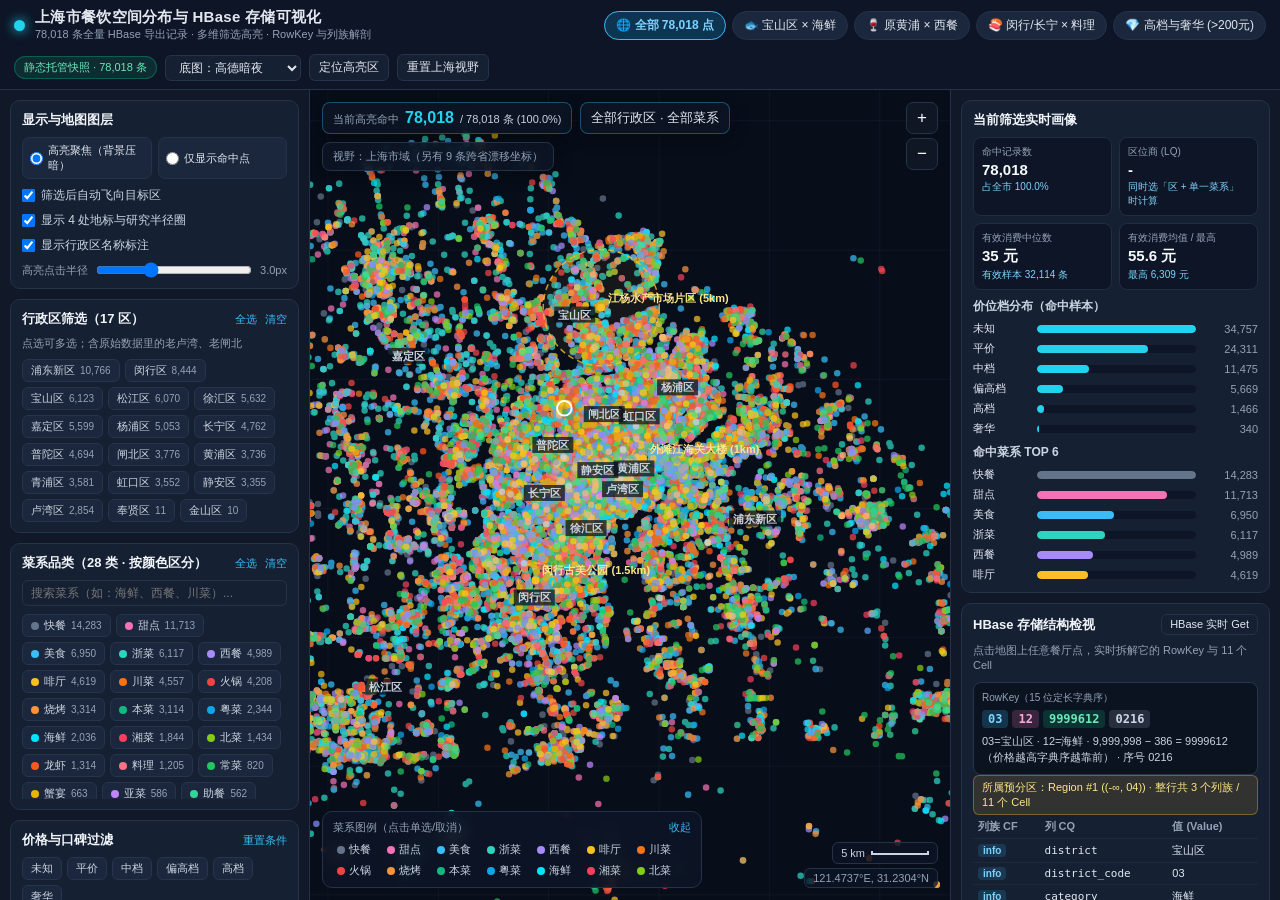
==== index.html @ eb21ba3b "feat: add Shanghai restaurant HBase spatial visualization site" ====
<!DOCTYPE html>
<html lang="zh-CN">
<head>
  <meta charset="UTF-8" />
  <meta name="viewport" content="width=device-width, initial-scale=1.0" />
  <title>上海市餐饮空间分布与 HBase 存储可视化</title>
  <link rel="stylesheet" href="style.css" />
</head>
<body>
  <div class="app-shell">
    <!-- 顶部栏 -->
    <header class="topbar">
      <div class="brand">
        <div class="brand-dot"></div>
        <div>
          <h1>上海市餐饮空间分布与 HBase 存储可视化</h1>
          <p class="subtitle">78,018 条全量 HBase 导出记录 · 多维筛选高亮 · RowKey 与列族解剖</p>
        </div>
      </div>

      <div class="presets" id="presets">
        <button class="preset-btn active" data-preset="all">🌐 全部 78,018 点</button>
        <button class="preset-btn" data-preset="baoshan_seafood">🐟 宝山区 × 海鲜</button>
        <button class="preset-btn" data-preset="huangpu_western">🍷 原黄浦 × 西餐</button>
        <button class="preset-btn" data-preset="japanese_gubei">🍣 闵行/长宁 × 料理</button>
        <button class="preset-btn" data-preset="luxury">💎 高档与奢华 (&gt;200元)</button>
      </div>

      <div class="top-actions">
        <span class="status-pill" id="hbase-status">数据加载中...</span>
        <select id="basemap-select" class="select-sm" title="切换底图">
          <option value="amap_dark">底图：高德暗夜</option>
          <option value="amap_light">底图：高德亮色</option>
          <option value="osm">底图：OSM 街道</option>
          <option value="offline">底图：纯离线极简</option>
        </select>
        <button id="btn-fit-match" class="btn-sm" title="缩放到当前筛选结果">定位高亮区</button>
        <button id="btn-reset-view" class="btn-sm">重置上海视野</button>
      </div>
    </header>

    <!-- 主体三栏 -->
    <main class="workspace">
      <!-- 左侧筛选栏 -->
      <aside class="sidebar left-panel">
        <section class="card">
          <div class="card-head">
            <h2>显示与地图图层</h2>
          </div>
          <div class="mode-switch">
            <label class="radio-chip">
              <input type="radio" name="displayMode" value="highlight" checked />
              <span>高亮聚焦（背景压暗）</span>
            </label>
            <label class="radio-chip">
              <input type="radio" name="displayMode" value="only" />
              <span>仅显示命中点</span>
            </label>
          </div>
          <div class="toggle-row">
            <label><input type="checkbox" id="chk-autofit" checked /> 筛选后自动飞向目标区</label>
          </div>
          <div class="toggle-row">
            <label><input type="checkbox" id="chk-landmarks" checked /> 显示 4 处地标与研究半径圈</label>
          </div>
          <div class="toggle-row">
            <label><input type="checkbox" id="chk-labels" checked /> 显示行政区名称标注</label>
          </div>
          <div class="slider-row">
            <span>高亮点击半径</span>
            <input type="range" id="rng-point-size" min="1.5" max="6" step="0.5" value="3.0" />
            <span id="val-point-size">3.0px</span>
          </div>
        </section>

        <section class="card">
          <div class="card-head">
            <h2>行政区筛选（17 区）</h2>
            <div class="mini-actions">
              <button class="link-btn" id="btn-dist-all">全选</button>
              <button class="link-btn" id="btn-dist-clear">清空</button>
            </div>
          </div>
          <p class="hint">点选可多选；含原始数据里的老卢湾、老闸北</p>
          <div class="chip-grid" id="district-list"></div>
        </section>

        <section class="card">
          <div class="card-head">
            <h2>菜系品类（28 类 · 按颜色区分）</h2>
            <div class="mini-actions">
              <button class="link-btn" id="btn-cat-all">全选</button>
              <button class="link-btn" id="btn-cat-clear">清空</button>
            </div>
          </div>
          <input type="text" id="cat-search" class="input-sm" placeholder="搜索菜系（如：海鲜、西餐、川菜）..." />
          <div class="chip-grid cat-grid" id="category-list"></div>
        </section>

        <section class="card">
          <div class="card-head">
            <h2>价格与口碑过滤</h2>
            <button class="link-btn" id="btn-filter-reset">重置条件</button>
          </div>
          <div class="chip-grid" id="price-level-list"></div>
          <div class="range-inputs">
            <label>人均 ≥ <input type="number" id="inp-min-price" min="0" placeholder="0" /></label>
            <label>人均 ≤ <input type="number" id="inp-max-price" min="0" placeholder="不限" /></label>
          </div>
          <div class="range-inputs">
            <label>点评 ≥ <input type="number" id="inp-min-reviews" min="0" placeholder="0" /></label>
            <label class="inline-check"><input type="checkbox" id="chk-usable-only" /> 仅有效(is_usable=1)</label>
          </div>
        </section>
      </aside>

      <!-- 中央交互地图 -->
      <section class="map-stage">
        <canvas id="map-canvas"></canvas>

        <!-- 顶部悬浮匹配条 -->
        <div class="map-hud-top">
          <div class="hud-badge">
            <span class="hud-label">当前高亮命中</span>
            <strong id="hud-matched">78,018</strong>
            <span class="hud-sub" id="hud-ratio">/ 78,018 条 (100.0%)</span>
          </div>
          <div class="hud-badge" id="hud-filter-desc">全部行政区 · 全部菜系</div>
          <div class="hud-badge subtle" id="hud-tile-note">视野：上海市域（另有 9 条漂移坐标）</div>
        </div>

        <!-- 缩放控件 -->
        <div class="map-controls">
          <button id="btn-zoom-in" title="放大">+</button>
          <button id="btn-zoom-out" title="缩小">−</button>
        </div>

        <!-- 比例尺与坐标 -->
        <div class="map-hud-bottom-right">
          <div class="scale-bar"><span id="scale-label">5 km</span><div class="scale-line" id="scale-line"></div></div>
          <div class="coord-readout" id="coord-readout">121.4737°E, 31.2304°N</div>
        </div>

        <!-- 菜系颜色图例 -->
        <div class="map-legend" id="map-legend">
          <div class="legend-head">
            <span>菜系图例（点击单选/取消）</span>
            <button class="link-btn" id="btn-legend-toggle">收起</button>
          </div>
          <div class="legend-items" id="legend-items"></div>
        </div>

        <!-- 悬停提示 -->
        <div class="tooltip" id="map-tooltip" hidden></div>

        <!-- 加载遮罩 -->
        <div class="loading-overlay" id="loading-overlay">
          <div class="spinner"></div>
          <div>正在从 HBase 导出加载 78,018 条餐饮坐标...</div>
        </div>
      </section>

      <!-- 右侧统计与 HBase 检视面板 -->
      <aside class="sidebar right-panel">
        <section class="card">
          <div class="card-head">
            <h2>当前筛选实时画像</h2>
          </div>
          <div class="kpi-grid">
            <div class="kpi-box">
              <span>命中记录数</span>
              <strong id="stat-count">-</strong>
              <small id="stat-share">-</small>
            </div>
            <div class="kpi-box">
              <span>区位商 (LQ)</span>
              <strong id="stat-lq">-</strong>
              <small id="stat-lq-note">单区+单品类时计算</small>
            </div>
            <div class="kpi-box">
              <span>有效消费中位数</span>
              <strong id="stat-median">-</strong>
              <small id="stat-usable-n">-</small>
            </div>
            <div class="kpi-box">
              <span>有效消费均值 / 最高</span>
              <strong id="stat-mean">-</strong>
              <small id="stat-max">-</small>
            </div>
          </div>

          <div class="sub-chart">
            <h3>价位档分布（命中样本）</h3>
            <div id="chart-price-bars" class="bar-list"></div>
          </div>

          <div class="sub-chart">
            <h3 id="chart-top-title">TOP 品类分布（命中样本）</h3>
            <div id="chart-top-bars" class="bar-list"></div>
          </div>
        </section>

        <section class="card hbase-card">
          <div class="card-head">
            <h2>HBase 存储结构检视</h2>
            <button class="btn-xs" id="btn-live-get">HBase 实时 Get</button>
          </div>
          <p class="hint">点击地图上任意餐厅点，实时拆解它的 RowKey 与 11 个 Cell</p>

          <div id="inspector-empty" class="inspector-empty">尚未选中点位</div>
          <div id="inspector-body" hidden>
            <div class="rowkey-box">
              <div class="rk-label">RowKey（15 位定长字典序）</div>
              <div class="rk-segments" id="rk-segments"></div>
              <div class="rk-explain" id="rk-explain"></div>
            </div>

            <div class="region-badge" id="rk-region"></div>

            <table class="cell-table">
              <thead>
                <tr><th>列族 CF</th><th>列 CQ</th><th>值 (Value)</th></tr>
              </thead>
              <tbody id="cell-tbody"></tbody>
            </table>

            <div id="live-hbase-box" class="live-hbase-box" hidden></div>
          </div>
        </section>
      </aside>
    </main>
  </div>

  <script src="app.js"></script>
</body>
</html>
---- style.css ----
:root {
  --bg: #0b1120;
  --panel: #111827;
  --panel-2: #162033;
  --border: #24324a;
  --text: #e2e8f0;
  --muted: #94a3b8;
  --accent: #38bdf8;
  --accent-2: #22d3ee;
  --chip-bg: #1b273d;
  --chip-active: #0ea5e9;
  --danger: #f43f5e;
  --ok: #10b981;
  font-family: "Microsoft YaHei", "PingFang SC", -apple-system, BlinkMacSystemFont, "Segoe UI", sans-serif;
}

* {
  box-sizing: border-box;
  margin: 0;
  padding: 0;
}

html, body {
  height: 100%;
  background: var(--bg);
  color: var(--text);
  overflow: hidden;
  font-size: 13px;
}

.app-shell {
  display: flex;
  flex-direction: column;
  height: 100vh;
}

/* 顶部栏 */
.topbar {
  display: flex;
  align-items: center;
  justify-content: space-between;
  gap: 12px;
  padding: 8px 14px;
  background: #0d1526;
  border-bottom: 1px solid var(--border);
  flex-shrink: 0;
  flex-wrap: wrap;
}

.brand {
  display: flex;
  align-items: center;
  gap: 10px;
}

.brand-dot {
  width: 11px;
  height: 11px;
  border-radius: 50%;
  background: var(--accent-2);
  box-shadow: 0 0 12px var(--accent-2);
}

.brand h1 {
  font-size: 15px;
  font-weight: 700;
  letter-spacing: 0.3px;
}

.subtitle {
  font-size: 11px;
  color: var(--muted);
}

.presets {
  display: flex;
  gap: 6px;
  flex-wrap: wrap;
}

.preset-btn {
  background: var(--chip-bg);
  color: var(--text);
  border: 1px solid var(--border);
  border-radius: 999px;
  padding: 5px 11px;
  font-size: 12px;
  cursor: pointer;
  transition: all 0.15s ease;
}

.preset-btn:hover {
  border-color: var(--accent);
  color: #fff;
}

.preset-btn.active {
  background: rgba(14, 165, 233, 0.22);
  border-color: var(--accent);
  color: #7dd3fc;
  font-weight: 600;
}

.top-actions {
  display: flex;
  align-items: center;
  gap: 8px;
}

.status-pill {
  padding: 3px 9px;
  border-radius: 999px;
  font-size: 11px;
  background: rgba(16, 185, 129, 0.15);
  color: #6ee7b7;
  border: 1px solid rgba(16, 185, 129, 0.35);
}

.status-pill.live {
  background: rgba(56, 189, 248, 0.18);
  color: #7dd3fc;
  border-color: rgba(56, 189, 248, 0.5);
}

.select-sm, .btn-sm, .btn-xs, .input-sm {
  background: var(--panel-2);
  color: var(--text);
  border: 1px solid var(--border);
  border-radius: 6px;
  padding: 4px 9px;
  font-size: 12px;
}

.btn-sm, .btn-xs {
  cursor: pointer;
}

.btn-sm:hover, .btn-xs:hover {
  border-color: var(--accent);
  color: #fff;
}

.btn-xs {
  padding: 2px 8px;
  font-size: 11px;
}

/* 三栏布局 */
.workspace {
  flex: 1;
  display: grid;
  grid-template-columns: 310px 1fr 330px;
  min-height: 0;
}

.sidebar {
  background: var(--panel);
  overflow-y: auto;
  padding: 10px;
  display: flex;
  flex-direction: column;
  gap: 10px;
}

.left-panel {
  border-right: 1px solid var(--border);
}

.right-panel {
  border-left: 1px solid var(--border);
}

.sidebar::-webkit-scrollbar {
  width: 6px;
}
.sidebar::-webkit-scrollbar-thumb {
  background: #2b3a55;
  border-radius: 3px;
}

.card {
  background: var(--panel-2);
  border: 1px solid var(--border);
  border-radius: 10px;
  padding: 10px 11px;
  display: flex;
  flex-direction: column;
  gap: 8px;
}

.card-head {
  display: flex;
  align-items: center;
  justify-content: space-between;
  gap: 6px;
}

.card-head h2 {
  font-size: 13px;
  font-weight: 700;
  color: #f1f5f9;
}

.hint {
  font-size: 11px;
  color: var(--muted);
  line-height: 1.4;
}

.mini-actions {
  display: flex;
  gap: 8px;
}

.link-btn {
  background: none;
  border: none;
  color: var(--accent);
  font-size: 11px;
  cursor: pointer;
}

.link-btn:hover {
  text-decoration: underline;
}

.mode-switch {
  display: grid;
  grid-template-columns: 1fr 1fr;
  gap: 6px;
}

.radio-chip {
  display: flex;
  align-items: center;
  gap: 5px;
  background: var(--chip-bg);
  border: 1px solid var(--border);
  border-radius: 7px;
  padding: 5px 7px;
  font-size: 11px;
  cursor: pointer;
}

.toggle-row {
  font-size: 12px;
  color: #cbd5e1;
}
.toggle-row label {
  display: flex;
  align-items: center;
  gap: 6px;
  cursor: pointer;
}

.slider-row {
  display: flex;
  align-items: center;
  gap: 8px;
  font-size: 11px;
  color: var(--muted);
}
.slider-row input[type="range"] {
  flex: 1;
}

.input-sm {
  width: 100%;
  padding: 5px 8px;
}

.chip-grid {
  display: flex;
  flex-wrap: wrap;
  gap: 5px;
}

.cat-grid {
  max-height: 185px;
  overflow-y: auto;
  padding-right: 2px;
}

.chip {
  display: inline-flex;
  align-items: center;
  gap: 5px;
  padding: 3px 8px;
  border-radius: 6px;
  background: var(--chip-bg);
  border: 1px solid #26354d;
  color: #cbd5e1;
  font-size: 11px;
  cursor: pointer;
  user-select: none;
  transition: all 0.12s ease;
}

.chip:hover {
  border-color: var(--accent);
}

.chip.selected {
  background: rgba(14, 165, 233, 0.24);
  border-color: var(--accent);
  color: #ffffff;
  font-weight: 600;
}

.chip .cnt {
  color: var(--muted);
  font-size: 10px;
}

.chip.selected .cnt {
  color: #bae6fd;
}

.color-dot {
  width: 8px;
  height: 8px;
  border-radius: 50%;
  flex-shrink: 0;
}

.range-inputs {
  display: grid;
  grid-template-columns: 1fr 1fr;
  gap: 8px;
  align-items: center;
  font-size: 11px;
  color: var(--muted);
}

.range-inputs input[type="number"] {
  width: 68px;
  background: #0d1526;
  color: var(--text);
  border: 1px solid var(--border);
  border-radius: 5px;
  padding: 3px 6px;
  margin-left: 3px;
}

.inline-check {
  display: flex;
  align-items: center;
  gap: 4px;
  color: #cbd5e1;
  cursor: pointer;
}

/* 中央地图舞台 */
.map-stage {
  position: relative;
  background: #070d19;
  overflow: hidden;
}

#map-canvas {
  display: block;
  width: 100%;
  height: 100%;
  cursor: grab;
}

#map-canvas:active {
  cursor: grabbing;
}

.map-hud-top {
  position: absolute;
  top: 12px;
  left: 12px;
  right: 60px;
  display: flex;
  flex-wrap: wrap;
  gap: 8px;
  pointer-events: none;
}

.hud-badge {
  background: rgba(13, 21, 38, 0.86);
  backdrop-filter: blur(8px);
  border: 1px solid rgba(56, 189, 248, 0.35);
  border-radius: 8px;
  padding: 6px 10px;
  display: flex;
  align-items: baseline;
  gap: 6px;
  box-shadow: 0 4px 16px rgba(0, 0, 0, 0.35);
}

.hud-badge.subtle {
  border-color: var(--border);
  color: var(--muted);
  font-size: 11px;
  align-items: center;
}

.hud-label {
  font-size: 11px;
  color: var(--muted);
}

.hud-badge strong {
  font-size: 16px;
  color: var(--accent-2);
}

.hud-sub {
  font-size: 11px;
  color: #cbd5e1;
}

.map-controls {
  position: absolute;
  top: 12px;
  right: 12px;
  display: flex;
  flex-direction: column;
  gap: 4px;
}

.map-controls button {
  width: 32px;
  height: 32px;
  background: rgba(17, 24, 39, 0.9);
  border: 1px solid var(--border);
  border-radius: 7px;
  color: #fff;
  font-size: 17px;
  cursor: pointer;
}

.map-controls button:hover {
  border-color: var(--accent);
}

.map-hud-bottom-right {
  position: absolute;
  right: 12px;
  bottom: 12px;
  display: flex;
  flex-direction: column;
  align-items: flex-end;
  gap: 4px;
  pointer-events: none;
}

.scale-bar {
  background: rgba(13, 21, 38, 0.8);
  border: 1px solid var(--border);
  border-radius: 6px;
  padding: 4px 8px;
  display: flex;
  align-items: center;
  gap: 6px;
  font-size: 11px;
  color: #cbd5e1;
}

.scale-line {
  height: 4px;
  width: 60px;
  border-left: 2px solid #cbd5e1;
  border-right: 2px solid #cbd5e1;
  border-bottom: 2px solid #cbd5e1;
}

.coord-readout {
  background: rgba(13, 21, 38, 0.8);
  border: 1px solid var(--border);
  border-radius: 6px;
  padding: 3px 8px;
  font-size: 11px;
  color: var(--muted);
  font-variant-numeric: tabular-nums;
}

/* 菜系图例 */
.map-legend {
  position: absolute;
  left: 12px;
  bottom: 12px;
  max-width: 380px;
  background: rgba(13, 21, 38, 0.88);
  backdrop-filter: blur(8px);
  border: 1px solid var(--border);
  border-radius: 10px;
  padding: 8px 10px;
}

.legend-head {
  display: flex;
  justify-content: space-between;
  align-items: center;
  font-size: 11px;
  color: var(--muted);
  margin-bottom: 6px;
}

.legend-items {
  display: flex;
  flex-wrap: wrap;
  gap: 4px 8px;
}

.legend-item {
  display: inline-flex;
  align-items: center;
  gap: 4px;
  font-size: 11px;
  color: #cbd5e1;
  cursor: pointer;
  padding: 1px 4px;
  border-radius: 4px;
}

.legend-item:hover {
  background: rgba(56, 189, 248, 0.14);
}

.legend-item.dim {
  opacity: 0.35;
}

/* 悬停提示 */
.tooltip {
  position: absolute;
  pointer-events: none;
  background: rgba(15, 23, 42, 0.96);
  border: 1px solid var(--accent);
  border-radius: 8px;
  padding: 8px 10px;
  font-size: 12px;
  line-height: 1.5;
  box-shadow: 0 8px 24px rgba(0, 0, 0, 0.5);
  z-index: 20;
  min-width: 190px;
}

.loading-overlay {
  position: absolute;
  inset: 0;
  background: rgba(11, 17, 32, 0.92);
  display: flex;
  flex-direction: column;
  align-items: center;
  justify-content: center;
  gap: 12px;
  font-size: 14px;
  z-index: 30;
}

.spinner {
  width: 34px;
  height: 34px;
  border: 3px solid #24324a;
  border-top-color: var(--accent-2);
  border-radius: 50%;
  animation: spin 0.8s linear infinite;
}

@keyframes spin {
  to { transform: rotate(360deg); }
}

/* 右侧 KPI 与条形图 */
.kpi-grid {
  display: grid;
  grid-template-columns: 1fr 1fr;
  gap: 7px;
}

.kpi-box {
  background: #0d1526;
  border: 1px solid #202d44;
  border-radius: 8px;
  padding: 7px 8px;
  display: flex;
  flex-direction: column;
  gap: 2px;
}

.kpi-box span {
  font-size: 10px;
  color: var(--muted);
}

.kpi-box strong {
  font-size: 15px;
  color: #f8fafc;
}

.kpi-box small {
  font-size: 10px;
  color: #7dd3fc;
}

.sub-chart h3 {
  font-size: 12px;
  color: #cbd5e1;
  margin-bottom: 6px;
}

.bar-list {
  display: flex;
  flex-direction: column;
  gap: 5px;
}

.bar-row {
  display: grid;
  grid-template-columns: 58px 1fr 56px;
  align-items: center;
  gap: 6px;
  font-size: 11px;
}

.bar-track {
  height: 8px;
  background: #0d1526;
  border-radius: 4px;
  overflow: hidden;
}

.bar-fill {
  height: 100%;
  border-radius: 4px;
  background: var(--accent);
}

.bar-val {
  text-align: right;
  color: var(--muted);
  font-variant-numeric: tabular-nums;
}

/* HBase 检视器 */
.rowkey-box {
  background: #0b1220;
  border: 1px solid #26354d;
  border-radius: 8px;
  padding: 8px;
}

.rk-label {
  font-size: 10px;
  color: var(--muted);
  margin-bottom: 5px;
}

.rk-segments {
  display: flex;
  flex-wrap: wrap;
  gap: 4px;
  font-family: Consolas, monospace;
}

.rk-seg {
  padding: 2px 6px;
  border-radius: 4px;
  font-size: 12px;
  font-weight: 700;
}

.rk-d { background: rgba(56, 189, 248, 0.2); color: #7dd3fc; }
.rk-c { background: rgba(244, 114, 182, 0.2); color: #f9a8d4; }
.rk-p { background: rgba(16, 185, 129, 0.2); color: #6ee7b7; }
.rk-s { background: rgba(148, 163, 184, 0.2); color: #cbd5e1; }

.rk-explain {
  margin-top: 6px;
  font-size: 11px;
  color: #cbd5e1;
  line-height: 1.45;
}

.region-badge {
  font-size: 11px;
  padding: 4px 8px;
  border-radius: 6px;
  background: rgba(251, 191, 36, 0.12);
  border: 1px solid rgba(251, 191, 36, 0.35);
  color: #fde68a;
}

.cell-table {
  width: 100%;
  border-collapse: collapse;
  font-size: 11px;
}

.cell-table th, .cell-table td {
  border-bottom: 1px solid #1e293b;
  padding: 4px 5px;
  text-align: left;
}

.cell-table th {
  color: var(--muted);
  font-weight: 600;
}

.cf-tag {
  display: inline-block;
  padding: 1px 5px;
  border-radius: 4px;
  font-size: 10px;
  font-weight: 700;
}
.cf-info { background: rgba(56, 189, 248, 0.16); color: #7dd3fc; }
.cf-metric { background: rgba(16, 185, 129, 0.16); color: #6ee7b7; }
.cf-geo { background: rgba(251, 191, 36, 0.16); color: #fcd34d; }

.live-hbase-box {
  background: #090e1a;
  border: 1px solid var(--border);
  border-radius: 6px;
  padding: 7px;
  font-family: Consolas, monospace;
  font-size: 11px;
  white-space: pre-wrap;
  max-height: 160px;
  overflow-y: auto;
  color: #a7f3d0;
}

.inspector-empty {
  color: var(--muted);
  font-size: 12px;
  padding: 10px 0;
}

@media (max-width: 1200px) {
  .workspace {
    grid-template-columns: 270px 1fr 290px;
  }
}
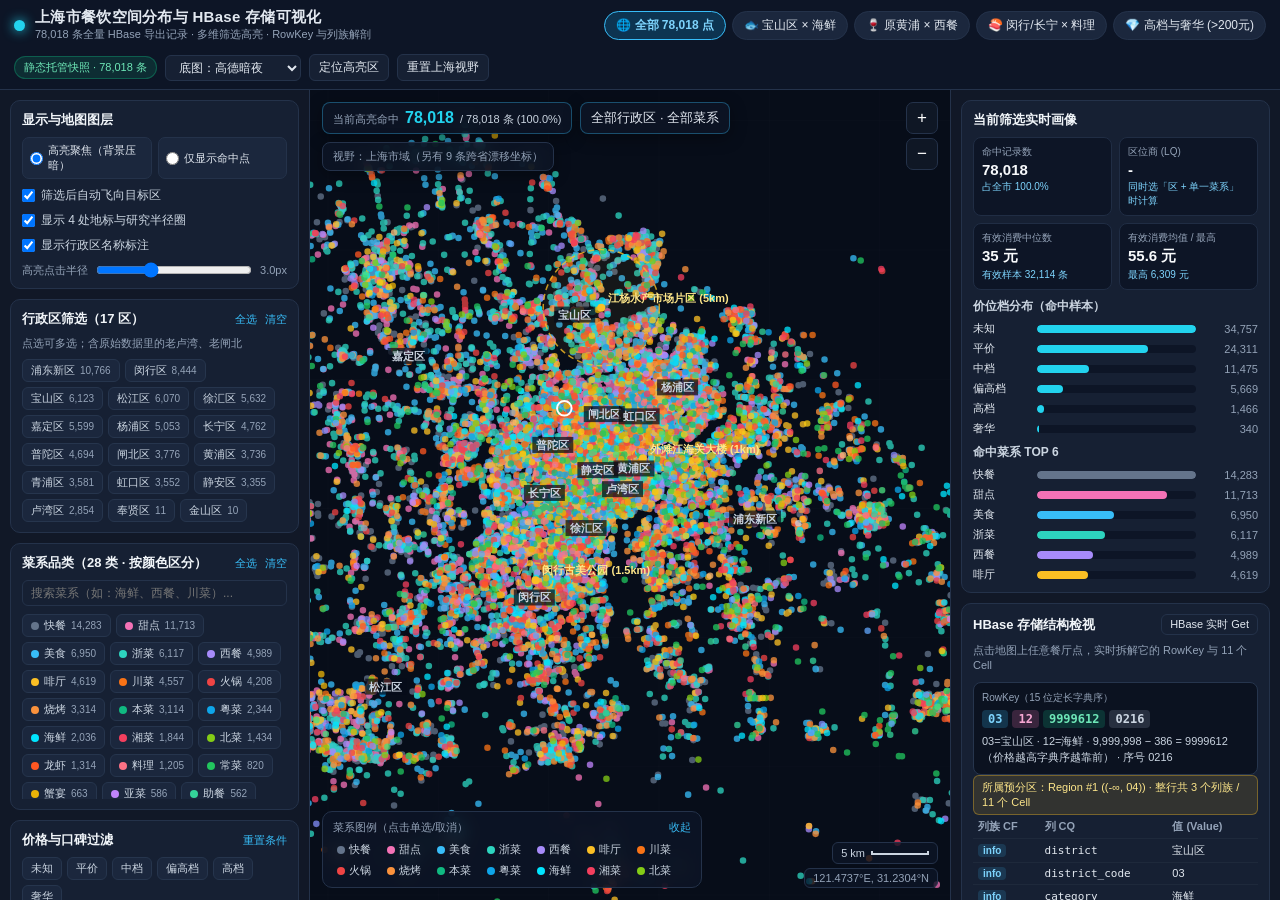
==== commit 37df6772: "perf: optimize zoomed-out rendering with pixel grid culling and GPU tile layer" ====
--- a/index.html
+++ b/index.html
@@ -2,7 +2,7 @@
 <html lang="zh-CN">
 <head>
   <meta charset="UTF-8" />
-  <meta name="viewport" content="width=device-width, initial-scale=1.0" />
+  <meta name="viewport" content="width=device-width, initial-scale=1.0, maximum-scale=1.0, user-scalable=no" />
   <title>上海市餐饮空间分布与 HBase 存储可视化</title>
   <link rel="stylesheet" href="style.css" />
 </head>
@@ -115,7 +115,8 @@
       </aside>
 
       <!-- 中央交互地图 -->
-      <section class="map-stage">
+      <section class="map-stage" id="map-stage">
+        <canvas id="tile-canvas"></canvas>
         <canvas id="map-canvas"></canvas>
 
         <!-- 顶部悬浮匹配条 -->
@@ -153,6 +154,12 @@
         <!-- 悬停提示 -->
         <div class="tooltip" id="map-tooltip" hidden></div>
 
+        <!-- 手机端点击点位浮条 -->
+        <div class="mobile-pick-banner" id="mobile-pick-banner" hidden>
+          <div class="mpb-info" id="mpb-info"></div>
+          <button class="btn-xs" id="btn-mpb-detail">看 Cell 拆解</button>
+        </div>
+
         <!-- 加载遮罩 -->
         <div class="loading-overlay" id="loading-overlay">
           <div class="spinner"></div>
@@ -229,6 +236,13 @@
         </section>
       </aside>
     </main>
+
+    <!-- 手机端底部切换栏 -->
+    <nav class="mobile-tabs" id="mobile-tabs">
+      <button class="mobile-tab-btn active" data-tab="map">🗺️ 地图</button>
+      <button class="mobile-tab-btn" data-tab="filter">🎛️ 筛选</button>
+      <button class="mobile-tab-btn" data-tab="stats">📊 画像与 Cell</button>
+    </nav>
   </div>
 
   <script src="app.js"></script>
--- a/style.css
+++ b/style.css
@@ -357,11 +357,32 @@
   overflow: hidden;
 }
 
+.map-stage.basemap-light {
+  background: #e5e7eb;
+}
+
+#tile-canvas,
 #map-canvas {
+  position: absolute;
+  inset: 0;
   display: block;
   width: 100%;
   height: 100%;
+}
+
+#tile-canvas {
+  pointer-events: none;
+  opacity: 0.88;
+}
+
+#tile-canvas.dark-filter {
+  filter: invert(92%) hue-rotate(180deg) brightness(82%) contrast(108%) saturate(55%);
+  opacity: 0.78;
+}
+
+#map-canvas {
   cursor: grab;
+  touch-action: none;
 }
 
 #map-canvas:active {
@@ -733,8 +754,203 @@
   padding: 10px 0;
 }
 
+.mobile-tabs {
+  display: none;
+}
+
+.mobile-pick-banner {
+  display: none;
+}
+
 @media (max-width: 1200px) {
   .workspace {
-    grid-template-columns: 270px 1fr 290px;
-  }
-}
+    grid-template-columns: 265px 1fr 285px;
+  }
+}
+
+@media (max-width: 900px) {
+  .app-shell {
+    height: 100vh;
+    height: 100dvh;
+  }
+
+  .topbar {
+    padding: 7px 10px;
+    gap: 6px;
+  }
+
+  .brand h1 {
+    font-size: 13px;
+  }
+
+  .subtitle {
+    display: none;
+  }
+
+  .presets {
+    width: 100%;
+    flex-wrap: nowrap;
+    overflow-x: auto;
+    -webkit-overflow-scrolling: touch;
+    padding-bottom: 2px;
+  }
+
+  .presets::-webkit-scrollbar,
+  .top-actions::-webkit-scrollbar {
+    display: none;
+  }
+
+  .preset-btn {
+    flex-shrink: 0;
+    padding: 4px 10px;
+    font-size: 11px;
+  }
+
+  .top-actions {
+    width: 100%;
+    overflow-x: auto;
+    flex-wrap: nowrap;
+    gap: 6px;
+  }
+
+  .status-pill, .select-sm, .btn-sm {
+    flex-shrink: 0;
+    font-size: 11px;
+  }
+
+  .workspace {
+    display: block;
+    position: relative;
+    flex: 1;
+    min-height: 0;
+    overflow: hidden;
+  }
+
+  .map-stage,
+  .left-panel,
+  .right-panel {
+    position: absolute;
+    inset: 0;
+    width: 100%;
+    height: 100%;
+    border: none;
+  }
+
+  body[data-mobile-tab="map"] .left-panel,
+  body[data-mobile-tab="map"] .right-panel {
+    display: none;
+  }
+
+  body[data-mobile-tab="filter"] .map-stage,
+  body[data-mobile-tab="filter"] .right-panel {
+    display: none;
+  }
+
+  body[data-mobile-tab="stats"] .map-stage,
+  body[data-mobile-tab="stats"] .left-panel {
+    display: none;
+  }
+
+  .map-hud-top {
+    top: 8px;
+    left: 8px;
+    right: 48px;
+    gap: 5px;
+  }
+
+  .hud-badge {
+    padding: 4px 8px;
+    font-size: 11px;
+  }
+
+  .hud-badge strong {
+    font-size: 13px;
+  }
+
+  #hud-tile-note,
+  .coord-readout {
+    display: none;
+  }
+
+  .map-controls {
+    top: 8px;
+    right: 8px;
+  }
+
+  .map-controls button {
+    width: 36px;
+    height: 36px;
+  }
+
+  .map-legend {
+    left: 8px;
+    bottom: 10px;
+    max-width: calc(100% - 110px);
+    padding: 6px 8px;
+  }
+
+  .map-hud-bottom-right {
+    right: 8px;
+    bottom: 10px;
+  }
+
+  .mobile-pick-banner {
+    display: flex;
+    align-items: center;
+    justify-content: space-between;
+    gap: 8px;
+    position: absolute;
+    left: 8px;
+    right: 8px;
+    bottom: 52px;
+    background: rgba(15, 23, 42, 0.94);
+    border: 1px solid var(--accent);
+    border-radius: 9px;
+    padding: 7px 10px;
+    z-index: 25;
+    box-shadow: 0 6px 20px rgba(0, 0, 0, 0.55);
+  }
+
+  .mobile-pick-banner[hidden] {
+    display: none;
+  }
+
+  .mpb-info {
+    font-size: 12px;
+    color: #f8fafc;
+    overflow: hidden;
+    text-overflow: ellipsis;
+    white-space: nowrap;
+  }
+
+  .mobile-tabs {
+    display: grid;
+    grid-template-columns: 1fr 1fr 1fr;
+    height: 48px;
+    background: #0d1526;
+    border-top: 1px solid var(--border);
+    flex-shrink: 0;
+  }
+
+  .mobile-tab-btn {
+    background: none;
+    border: none;
+    color: var(--muted);
+    font-size: 13px;
+    font-weight: 600;
+    cursor: pointer;
+    border-top: 2px solid transparent;
+  }
+
+  .mobile-tab-btn.active {
+    color: var(--accent-2);
+    border-top-color: var(--accent-2);
+    background: rgba(34, 211, 238, 0.08);
+  }
+
+  .input-sm,
+  .range-inputs input[type="number"],
+  .select-sm {
+    font-size: 14px;
+  }
+}
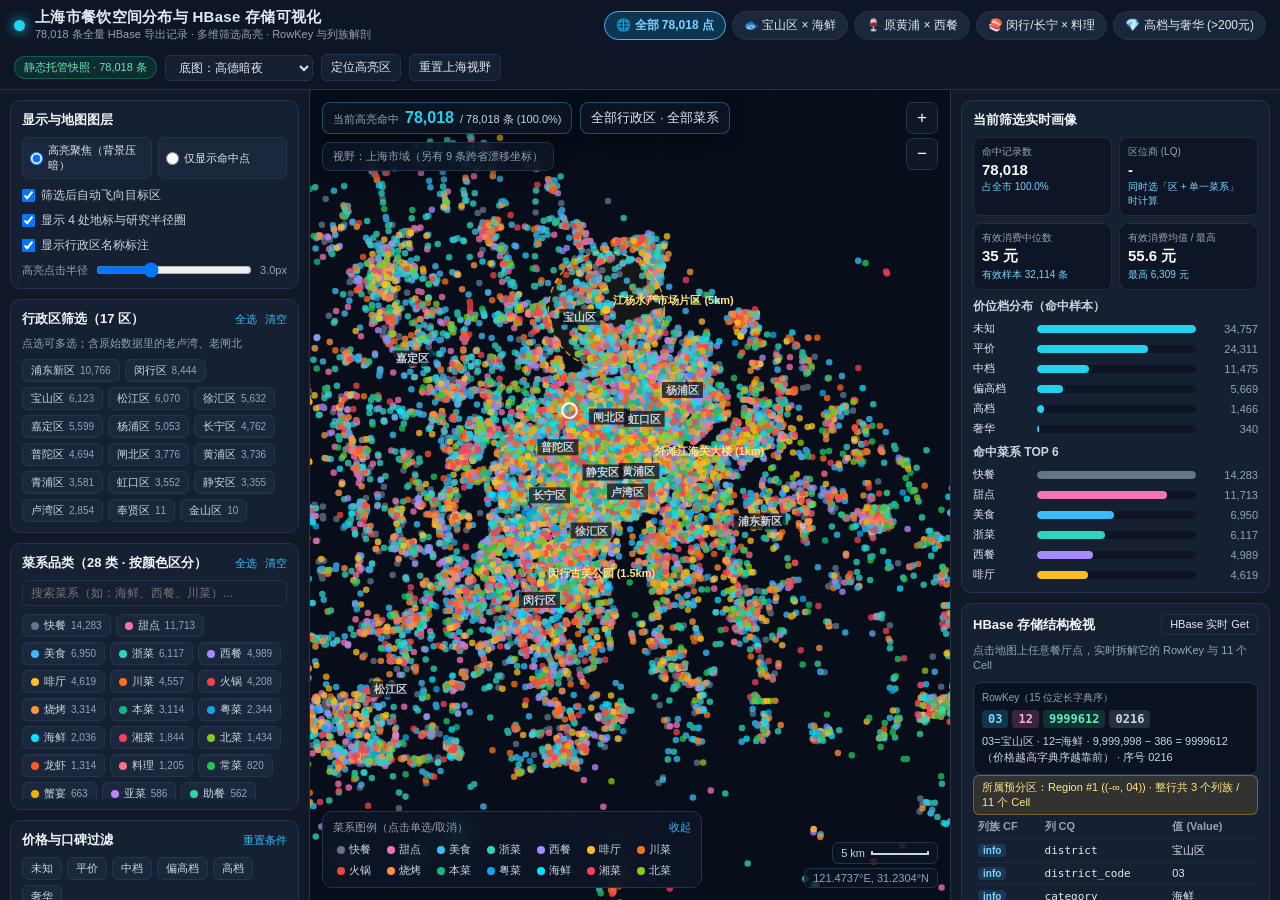
==== commit 4cfcb132: "fix: replace blocked OSM tiles with CartoDB Voyager and Esri World Imagery" ====
--- a/index.html
+++ b/index.html
@@ -31,7 +31,8 @@
         <select id="basemap-select" class="select-sm" title="切换底图">
           <option value="amap_dark">底图：高德暗夜</option>
           <option value="amap_light">底图：高德亮色</option>
-          <option value="osm">底图：OSM 街道</option>
+          <option value="carto_voyager">底图：WGS84 街道</option>
+          <option value="esri_sat">底图：高清卫星影像</option>
           <option value="offline">底图：纯离线极简</option>
         </select>
         <button id="btn-fit-match" class="btn-sm" title="缩放到当前筛选结果">定位高亮区</button>
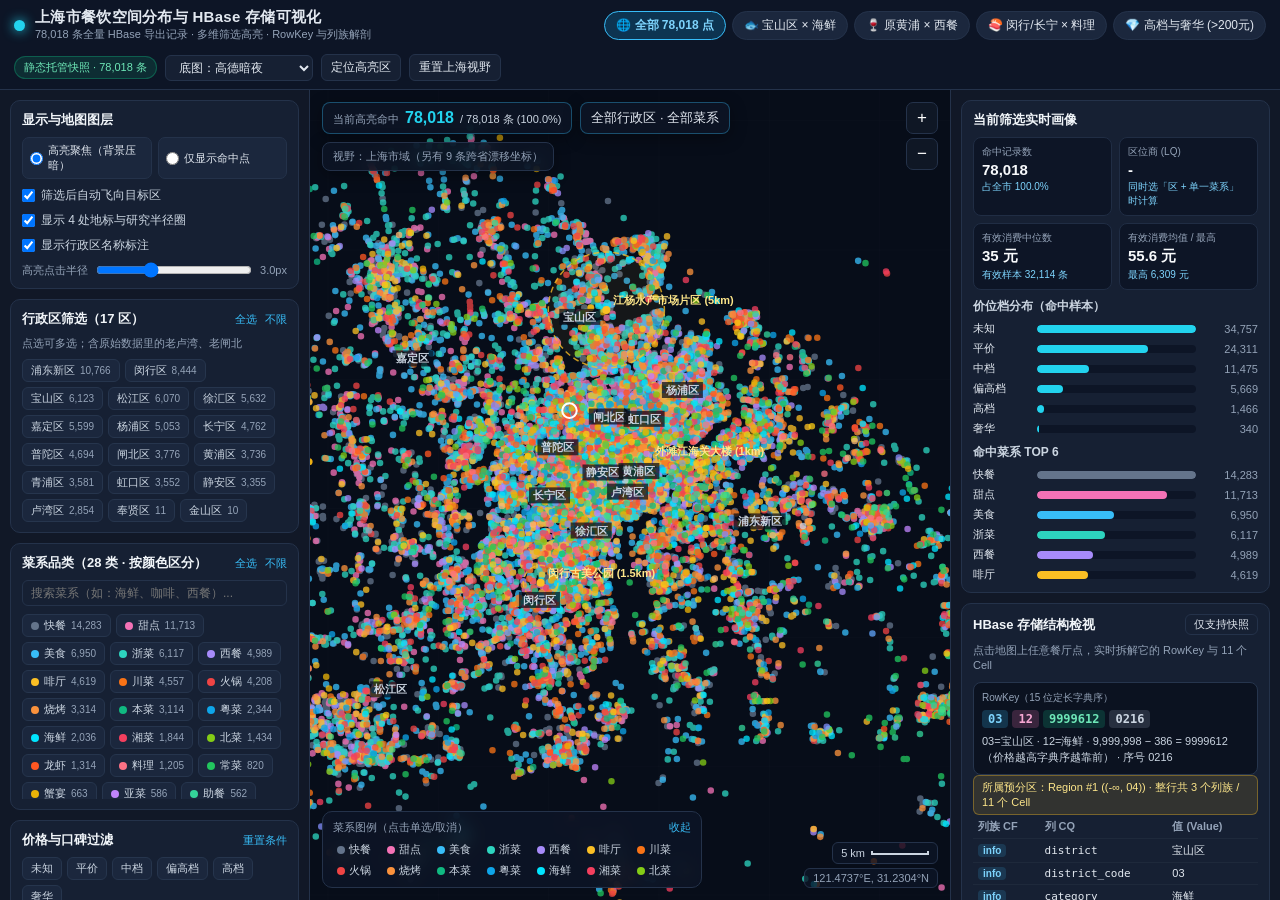
==== commit cb8a497b: "fix: resolve filter selection, fitBounds zoom, inspector sync, search aliases, and static host butto" ====
--- a/index.html
+++ b/index.html
@@ -31,7 +31,8 @@
         <select id="basemap-select" class="select-sm" title="切换底图">
           <option value="amap_dark">底图：高德暗夜</option>
           <option value="amap_light">底图：高德亮色</option>
-          <option value="carto_voyager">底图：WGS84 街道</option>
+          <option value="esri_street">底图：WGS84 街道</option>
+          <option value="esri_dark">底图：WGS84 暗夜</option>
           <option value="esri_sat">底图：高清卫星影像</option>
           <option value="offline">底图：纯离线极简</option>
         </select>
@@ -79,7 +80,7 @@
             <h2>行政区筛选（17 区）</h2>
             <div class="mini-actions">
               <button class="link-btn" id="btn-dist-all">全选</button>
-              <button class="link-btn" id="btn-dist-clear">清空</button>
+              <button class="link-btn" id="btn-dist-clear">不限</button>
             </div>
           </div>
           <p class="hint">点选可多选；含原始数据里的老卢湾、老闸北</p>
@@ -91,10 +92,10 @@
             <h2>菜系品类（28 类 · 按颜色区分）</h2>
             <div class="mini-actions">
               <button class="link-btn" id="btn-cat-all">全选</button>
-              <button class="link-btn" id="btn-cat-clear">清空</button>
-            </div>
-          </div>
-          <input type="text" id="cat-search" class="input-sm" placeholder="搜索菜系（如：海鲜、西餐、川菜）..." />
+              <button class="link-btn" id="btn-cat-clear">不限</button>
+            </div>
+          </div>
+          <input type="text" id="cat-search" class="input-sm" placeholder="搜索菜系（如：海鲜、咖啡、西餐）..." />
           <div class="chip-grid cat-grid" id="category-list"></div>
         </section>
 
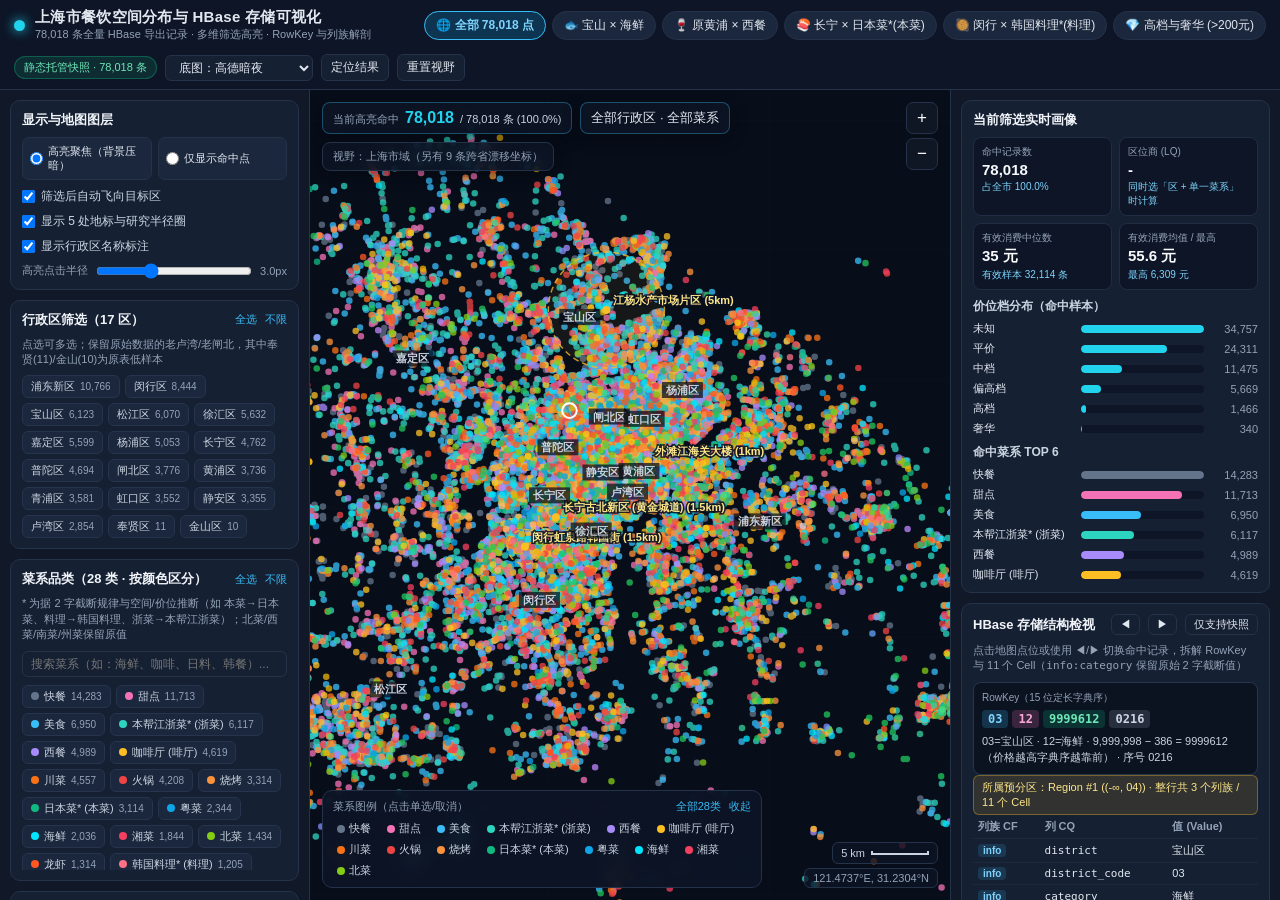
==== commit 41b3b77c: "fix: update category semantics, landmarks, validation, and mobile layout" ====
--- a/index.html
+++ b/index.html
@@ -2,7 +2,9 @@
 <html lang="zh-CN">
 <head>
   <meta charset="UTF-8" />
-  <meta name="viewport" content="width=device-width, initial-scale=1.0, maximum-scale=1.0, user-scalable=no" />
+  <meta name="viewport" content="width=device-width, initial-scale=1.0" />
+  <meta name="description" content="上海市 78,018 条全量餐饮空间分布与 HBase 存储结构交互式可视化平台：支持多维筛选高亮、区位商实时计算、5 处地标圈验证与 15 位 RowKey / 11 个 Cell 拆解。" />
+  <link rel="icon" type="image/svg+xml" href="data:image/svg+xml,%3Csvg xmlns='http://www.w3.org/2000/svg' viewBox='0 0 32 32'%3E%3Crect width='32' height='32' rx='8' fill='%230d1526'/%3E%3Ccircle cx='16' cy='16' r='8' fill='%2322d3ee'/%3E%3Ccircle cx='16' cy='16' r='3.5' fill='%230d1526'/%3E%3C/svg%3E" />
   <title>上海市餐饮空间分布与 HBase 存储可视化</title>
   <link rel="stylesheet" href="style.css" />
 </head>
@@ -18,17 +20,18 @@
         </div>
       </div>
 
-      <div class="presets" id="presets">
+      <div class="presets" id="presets" aria-label="快捷分析预设">
         <button class="preset-btn active" data-preset="all">🌐 全部 78,018 点</button>
-        <button class="preset-btn" data-preset="baoshan_seafood">🐟 宝山区 × 海鲜</button>
+        <button class="preset-btn" data-preset="baoshan_seafood">🐟 宝山 × 海鲜</button>
         <button class="preset-btn" data-preset="huangpu_western">🍷 原黄浦 × 西餐</button>
-        <button class="preset-btn" data-preset="japanese_gubei">🍣 闵行/长宁 × 料理</button>
+        <button class="preset-btn" data-preset="japanese_gubei">🍣 长宁 × 日本菜*(本菜)</button>
+        <button class="preset-btn" data-preset="korean_hongquan">🥘 闵行 × 韩国料理*(料理)</button>
         <button class="preset-btn" data-preset="luxury">💎 高档与奢华 (&gt;200元)</button>
       </div>
 
       <div class="top-actions">
         <span class="status-pill" id="hbase-status">数据加载中...</span>
-        <select id="basemap-select" class="select-sm" title="切换底图">
+        <select id="basemap-select" class="select-sm" title="切换底图" aria-label="切换底图">
           <option value="amap_dark">底图：高德暗夜</option>
           <option value="amap_light">底图：高德亮色</option>
           <option value="esri_street">底图：WGS84 街道</option>
@@ -36,8 +39,8 @@
           <option value="esri_sat">底图：高清卫星影像</option>
           <option value="offline">底图：纯离线极简</option>
         </select>
-        <button id="btn-fit-match" class="btn-sm" title="缩放到当前筛选结果">定位高亮区</button>
-        <button id="btn-reset-view" class="btn-sm">重置上海视野</button>
+        <button id="btn-fit-match" class="btn-sm" title="缩放到当前筛选结果">定位结果</button>
+        <button id="btn-reset-view" class="btn-sm">重置视野</button>
       </div>
     </header>
 
@@ -63,14 +66,14 @@
             <label><input type="checkbox" id="chk-autofit" checked /> 筛选后自动飞向目标区</label>
           </div>
           <div class="toggle-row">
-            <label><input type="checkbox" id="chk-landmarks" checked /> 显示 4 处地标与研究半径圈</label>
+            <label><input type="checkbox" id="chk-landmarks" checked /> 显示 5 处地标与研究半径圈</label>
           </div>
           <div class="toggle-row">
             <label><input type="checkbox" id="chk-labels" checked /> 显示行政区名称标注</label>
           </div>
           <div class="slider-row">
             <span>高亮点击半径</span>
-            <input type="range" id="rng-point-size" min="1.5" max="6" step="0.5" value="3.0" />
+            <input type="range" id="rng-point-size" min="1.5" max="6" step="0.5" value="3.0" aria-label="高亮点击半径" />
             <span id="val-point-size">3.0px</span>
           </div>
         </section>
@@ -83,7 +86,7 @@
               <button class="link-btn" id="btn-dist-clear">不限</button>
             </div>
           </div>
-          <p class="hint">点选可多选；含原始数据里的老卢湾、老闸北</p>
+          <p class="hint">点选可多选；保留原始数据的老卢湾/老闸北，其中奉贤(11)/金山(10)为原表低样本</p>
           <div class="chip-grid" id="district-list"></div>
         </section>
 
@@ -95,7 +98,8 @@
               <button class="link-btn" id="btn-cat-clear">不限</button>
             </div>
           </div>
-          <input type="text" id="cat-search" class="input-sm" placeholder="搜索菜系（如：海鲜、咖啡、西餐）..." />
+          <p class="hint">* 为据 2 字截断规律与空间/价位推断（如 本菜→日本菜、料理→韩国料理、浙菜→本帮江浙菜）；北菜/西菜/南菜/州菜保留原值</p>
+          <input type="text" id="cat-search" class="input-sm" placeholder="搜索菜系（如：海鲜、咖啡、日料、韩餐）..." aria-label="搜索菜系" />
           <div class="chip-grid cat-grid" id="category-list"></div>
         </section>
 
@@ -113,6 +117,7 @@
             <label>点评 ≥ <input type="number" id="inp-min-reviews" min="0" placeholder="0" /></label>
             <label class="inline-check"><input type="checkbox" id="chk-usable-only" /> 仅有效(is_usable=1)</label>
           </div>
+          <div class="filter-error" id="filter-error" role="alert" hidden></div>
         </section>
       </aside>
 
@@ -134,8 +139,8 @@
 
         <!-- 缩放控件 -->
         <div class="map-controls">
-          <button id="btn-zoom-in" title="放大">+</button>
-          <button id="btn-zoom-out" title="缩小">−</button>
+          <button id="btn-zoom-in" title="放大" aria-label="放大地图">+</button>
+          <button id="btn-zoom-out" title="缩小" aria-label="缩小地图">−</button>
         </div>
 
         <!-- 比例尺与坐标 -->
@@ -148,7 +153,10 @@
         <div class="map-legend" id="map-legend">
           <div class="legend-head">
             <span>菜系图例（点击单选/取消）</span>
-            <button class="link-btn" id="btn-legend-toggle">收起</button>
+            <div class="mini-actions">
+              <button class="link-btn" id="btn-legend-all">全部28类</button>
+              <button class="link-btn" id="btn-legend-toggle">收起</button>
+            </div>
           </div>
           <div class="legend-items" id="legend-items"></div>
         </div>
@@ -159,7 +167,10 @@
         <!-- 手机端点击点位浮条 -->
         <div class="mobile-pick-banner" id="mobile-pick-banner" hidden>
           <div class="mpb-info" id="mpb-info"></div>
-          <button class="btn-xs" id="btn-mpb-detail">看 Cell 拆解</button>
+          <div class="mpb-actions">
+            <button class="btn-xs" id="btn-mpb-detail">看 Cell 拆解</button>
+            <button class="btn-xs banner-close" id="btn-mpb-close" title="收起提示" aria-label="收起提示">×</button>
+          </div>
         </div>
 
         <!-- 加载遮罩 -->
@@ -212,9 +223,13 @@
         <section class="card hbase-card">
           <div class="card-head">
             <h2>HBase 存储结构检视</h2>
-            <button class="btn-xs" id="btn-live-get">HBase 实时 Get</button>
-          </div>
-          <p class="hint">点击地图上任意餐厅点，实时拆解它的 RowKey 与 11 个 Cell</p>
+            <div class="mini-actions">
+              <button class="btn-xs" id="btn-prev-record" title="上一条命中记录" aria-label="上一条命中记录">◀</button>
+              <button class="btn-xs" id="btn-next-record" title="下一条命中记录" aria-label="下一条命中记录">▶</button>
+              <button class="btn-xs" id="btn-live-get">HBase 实时 Get</button>
+            </div>
+          </div>
+          <p class="hint">点击地图点位或使用 ◀/▶ 切换命中记录，拆解 RowKey 与 11 个 Cell（<code>info:category</code> 保留原始 2 字截断值）</p>
 
           <div id="inspector-empty" class="inspector-empty">尚未选中点位</div>
           <div id="inspector-body" hidden>
--- a/style.css
+++ b/style.css
@@ -228,6 +228,7 @@
   display: grid;
   grid-template-columns: 1fr 1fr;
   gap: 6px;
+  align-items: stretch;
 }
 
 .radio-chip {
@@ -237,8 +238,9 @@
   background: var(--chip-bg);
   border: 1px solid var(--border);
   border-radius: 7px;
-  padding: 5px 7px;
-  font-size: 11px;
+  padding: 6px 7px;
+  font-size: 11px;
+  line-height: 1.3;
   cursor: pointer;
 }
 
@@ -340,6 +342,21 @@
   border-radius: 5px;
   padding: 3px 6px;
   margin-left: 3px;
+}
+
+.range-inputs input[type="number"].invalid {
+  border-color: var(--danger);
+  box-shadow: 0 0 0 1px rgba(244, 63, 94, 0.35);
+}
+
+.filter-error {
+  font-size: 11px;
+  color: #fda4af;
+  background: rgba(244, 63, 94, 0.12);
+  border: 1px solid rgba(244, 63, 94, 0.35);
+  border-radius: 6px;
+  padding: 5px 8px;
+  line-height: 1.35;
 }
 
 .inline-check {
@@ -504,20 +521,25 @@
   position: absolute;
   left: 12px;
   bottom: 12px;
-  max-width: 380px;
-  background: rgba(13, 21, 38, 0.88);
+  max-width: 440px;
+  background: rgba(13, 21, 38, 0.9);
   backdrop-filter: blur(8px);
   border: 1px solid var(--border);
   border-radius: 10px;
   padding: 8px 10px;
+  z-index: 15;
 }
 
 .legend-head {
   display: flex;
   justify-content: space-between;
   align-items: center;
-  font-size: 11px;
-  color: var(--muted);
+  gap: 10px;
+  font-size: 11px;
+  color: var(--muted);
+}
+
+.map-legend:not(.is-collapsed) .legend-head {
   margin-bottom: 6px;
 }
 
@@ -525,6 +547,8 @@
   display: flex;
   flex-wrap: wrap;
   gap: 4px 8px;
+  max-height: 165px;
+  overflow-y: auto;
 }
 
 .legend-item {
@@ -633,10 +657,16 @@
 
 .bar-row {
   display: grid;
-  grid-template-columns: 58px 1fr 56px;
+  grid-template-columns: 102px 1fr 48px;
   align-items: center;
   gap: 6px;
   font-size: 11px;
+}
+
+.bar-row > span:first-child {
+  white-space: nowrap;
+  overflow: hidden;
+  text-overflow: ellipsis;
 }
 
 .bar-track {
@@ -789,33 +819,24 @@
 
   .presets {
     width: 100%;
-    flex-wrap: nowrap;
-    overflow-x: auto;
-    -webkit-overflow-scrolling: touch;
-    padding-bottom: 2px;
-  }
-
-  .presets::-webkit-scrollbar,
-  .top-actions::-webkit-scrollbar {
-    display: none;
+    flex-wrap: wrap;
+    gap: 5px;
   }
 
   .preset-btn {
-    flex-shrink: 0;
-    padding: 4px 10px;
+    padding: 3px 8px;
     font-size: 11px;
   }
 
   .top-actions {
     width: 100%;
-    overflow-x: auto;
-    flex-wrap: nowrap;
-    gap: 6px;
+    flex-wrap: wrap;
+    gap: 5px;
   }
 
   .status-pill, .select-sm, .btn-sm {
-    flex-shrink: 0;
     font-size: 11px;
+    padding: 3px 8px;
   }
 
   .workspace {
@@ -882,16 +903,38 @@
     height: 36px;
   }
 
+  .map-hud-bottom-right {
+    right: 8px;
+    bottom: 8px;
+  }
+
+  .map-stage.has-pick-banner .map-hud-bottom-right {
+    bottom: 54px;
+  }
+
   .map-legend {
     left: 8px;
-    bottom: 10px;
-    max-width: calc(100% - 110px);
+    bottom: 8px;
+    max-width: calc(100% - 120px);
     padding: 6px 8px;
   }
 
-  .map-hud-bottom-right {
+  .map-legend:not(.is-collapsed) {
     right: 8px;
-    bottom: 10px;
+    bottom: 42px;
+    max-width: none;
+  }
+
+  .map-stage.has-pick-banner .map-legend.is-collapsed {
+    bottom: 54px;
+  }
+
+  .map-stage.has-pick-banner .map-legend:not(.is-collapsed) {
+    bottom: 88px;
+  }
+
+  .legend-items {
+    max-height: 135px;
   }
 
   .mobile-pick-banner {
@@ -902,8 +945,8 @@
     position: absolute;
     left: 8px;
     right: 8px;
-    bottom: 52px;
-    background: rgba(15, 23, 42, 0.94);
+    bottom: 8px;
+    background: rgba(15, 23, 42, 0.96);
     border: 1px solid var(--accent);
     border-radius: 9px;
     padding: 7px 10px;
@@ -921,6 +964,18 @@
     overflow: hidden;
     text-overflow: ellipsis;
     white-space: nowrap;
+  }
+
+  .mpb-actions {
+    display: flex;
+    align-items: center;
+    gap: 6px;
+    flex-shrink: 0;
+  }
+
+  .banner-close {
+    padding: 2px 6px;
+    color: var(--muted);
   }
 
   .mobile-tabs {
